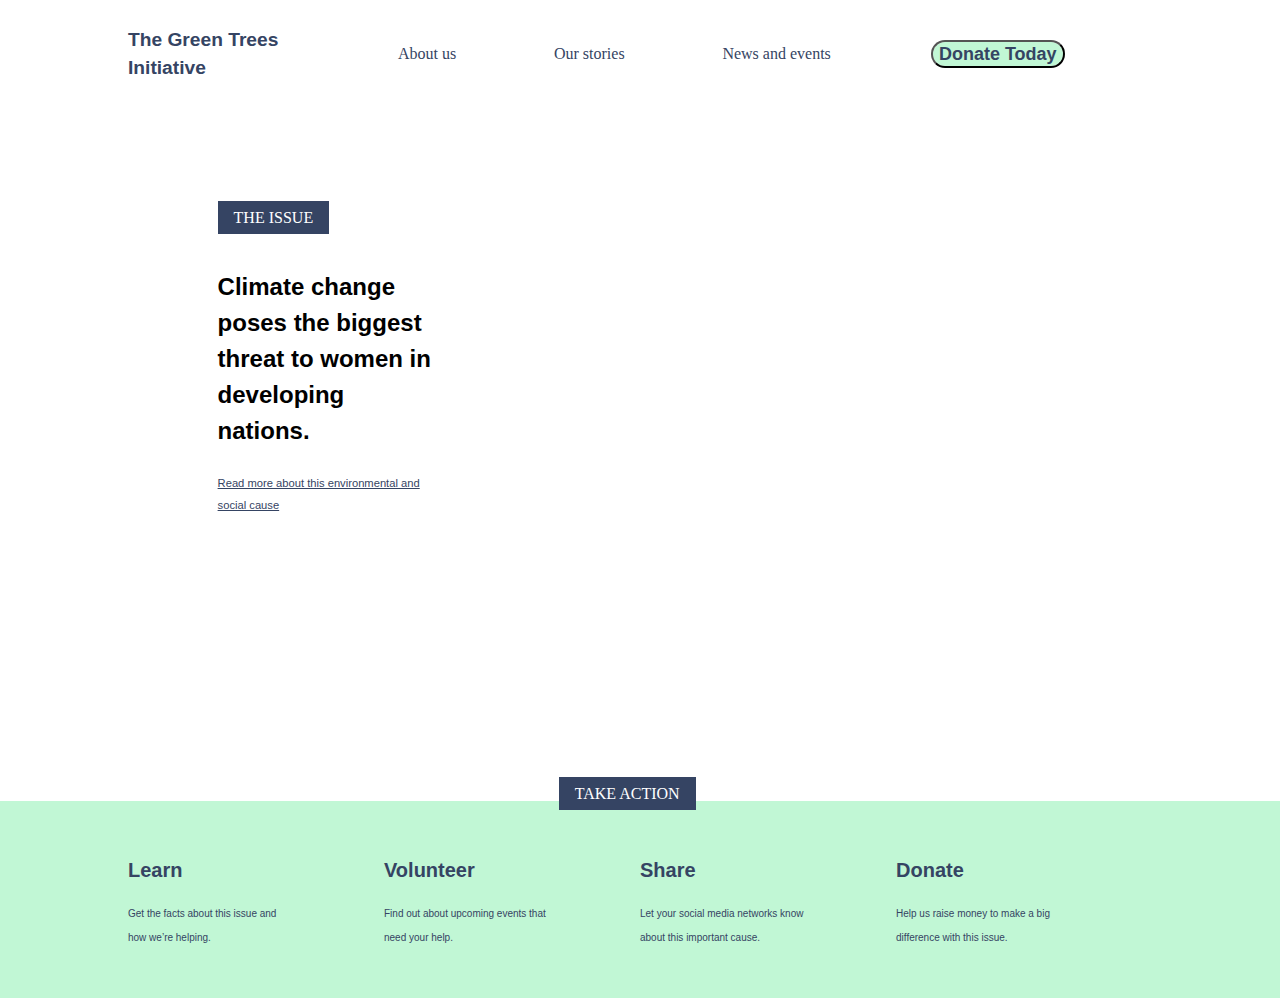
==== index.html @ e2094798 "Good:made responsive" ====
<!DOCTYPE html>
<html>

<head>
    <title>The Green Trees Initiative</title>
    <link rel="stylesheet" href="./assets/css/app.css" />
</head>
<meta name="viewport" content="width=device-width, initial-scale=1.0">
<div class="header">
    <div class="header-wrapper">

        <div class="green-trees-initiative">
            The Green Trees Initiative
        </div>

        <div class="header-links">

            <a class="header-link">About us</a>
            <a class="header-link">Our stories</a>
            <a class="header-link">News and events</a>
        </div>
        <div class="donate-today">
            <button class="donate-button">Donate Today</button>
        </div>
    </div>


</div>

<body style="margin: 0;">
    <div class="body">
        <div class=background-picture>
            <div class=sub-body>

                <div class=card-container>
                    <div class=take-action-issue>
                        <a>THE ISSUE</a>
                    </div>
                    <div class=card>
                        Climate change poses the biggest threat to women in developing nations.
                    </div>
                    <div class=card-link>
                        <a class="link-name"><u>Read more about this environmental and social cause</u></a>
                    </div>
                </div>

                <div class=stop-climate>
                    <img src="./assets/images/stopclimatechange.png" class="stop-climate" />
                </div>
            </div>

        </div>
    </div>
</body>
<div class="footer">
    <div class="take-action-issue position-center">
        <a>TAKE ACTION</a>
    </div>
    <div class="wrap-footer">
        <div class="footer-same-property">
            <h1>Learn</h1>
            <p>Get the facts about this issue and how we’re helping.</p>
        </div>

        <div class="footer-same-property">
            <h1>Volunteer</h1>
            <p>Find out about upcoming events that need your help.</p>
        </div>

        <div class="footer-same-property">
            <h1>Share</h1>
            <p>Let your social media networks know about this important cause.</p>
        </div>

        <div class="footer-same-property">
            <h1>Donate</h1>
            <p>Help us raise money to make a big difference with this issue.</p>
        </div>
    </div>
</div>
---- assets/css/app.css ----
.green-trees-initiative {
    display: flex;
    align-items: center;
    font: Bold 1.2rem/1.75rem Helvetica;
    color: #354463;
    width: 25%;
}

.donate-today {
    display: flex;
    align-items: center;
    width: 25%;
    padding-left: 5%;

}

.header-link {
    font: Light 1rem/1.5rem Helvetica;
    color: #354463;
}

.header {
    height: 15vh;
}

.header-wrapper {
    display: flex;
    margin-top: 2%;
    margin-left: 10%;
    margin-right: 10%;
    width: 80%;
    margin-bottom: 3%;
    justify-content: space-between;
}

.header-links {
    display: flex;
    justify-content: space-around;
    align-items: center;
    width: 60%;
}

.donate-button {
    font: Bold 1.125rem/1.375rem Helvetica;
    color: #354463;
    background: #C1F7D5 0% 0% no-repeat padding-box;
    border-radius: 6.25rem;
}

.background-picture {
    background-image: url(/assets/images/background_picture.png);
    height: 40rem;
    background-size: cover;
    background-position: center;
}

.card-container {
    position: relative;
    display: flex;
    background-color: white;
    width: 25%;
    padding-top: 5%;
    padding-bottom: 15%;
    padding-left: 10%;
    padding-right: 10%;
    flex-direction: column;
    justify-content: space-between;
}

.card {
    font: Bold 1.5em/1.5em Helvetica;
    width: 100%;

}

.card-link {

    padding-top: 10%;
    width: 100%;
}

.link-name {
    color: #354463;
    font: Lighter 0.7em/2em Helvetica;

}

.sub-body {
    display: flex;
    flex-direction: row;
    justify-content: space-between;
    padding-top: 5%;
    padding-left: 10%;
    padding-right: 20%;
}

.footer {
    position: relative;
    background: #C1F7D5 0% 0% no-repeat padding-box;
}

.position-center {
    text-align: center;
}

.take-action-issue {
    width: 98%;
    position: absolute;
    top: -1em;
    color: white;
}

.take-action-issue a {
    background: #354463 0% 0% no-repeat padding-box;
    padding: .5rem 1rem;
}

h1 {
    font: Bold 1.25rem/2.25rem Helvetica;
    color: #354463;
}

p {
    font: Lighter 0.625rem/1.5rem Helvetica;
    color: #354463;
    width: 65%;
}

.footer-same-property {
    width: 30%;
}

.wrap-footer {
    display: flex;
    justify-content: space-between;
    display: flex;
    margin-left: 10%;
    margin-right: 10%;
    flex-direction: row;
    padding-top: 3%;
    padding-bottom: 3%;
}




@media screen and (max-width:900px) {
    .footer-same-property {
        width: 40%;
    }

    .green-trees-initiative {
        width: 20%;


    }

    .header {
        height: 20vh;
    }

    .header-wrapper {
        display: flex;
        flex-direction: row;
        flex-wrap: wrap;
        justify-content: space-between;
    }

    .header-links {
        order: 3;
        padding-top: 3%;
        justify-content: space-between;
    }

    .green-trees-initiative {
        width: 30%;
    }

    .donate-today {
        width: 40%;
        justify-content: flex-end;
    }

    .sub-body {
        padding-top: 0%;
        display: flex;
        flex-direction: column-reverse;

    }

    .stop-climate {
        padding-bottom: 10%;
        padding-top: 5%;
        width: 60%;
    }

    .card-container {
        width: 100%;
        padding-bottom: 2%;
    }

    .card {
        font: Bold 2em/1.5em Helvetica;
    }

    .background-picture {
        background-image: url(/assets/images/tablet_background.png);
        height: 40rem;
        background-size: cover;
        background-position: center;
    }

    .wrap-footer {
        flex-wrap: wrap;
        justify-content: space-between;
    }
}

@media screen and (max-width:600px) {
    .green-trees-initiative {
        width: 50%;
    }

    .header-wrapper {
        display: flex;
        height: 30vh;
        justify-content: space-between;
    }

    .header-links {
        order: 2;
        flex-direction: column;
        align-items: flex-start;
        justify-content: space-around;
        width: 31%;
    }

    .donate-today {
        order: 3;
        padding-left: 0%;
        width: 100%;
    }

    .donate-button {
        align-self: flex-start;
        width: 100%;

    }

    .stop-climate {
        padding-bottom: 10%;
        padding-top: 5%;
        width: 80%;
    }

    .background-picture {
        background-image: url(/assets/images/mobile_background.png);
        height: 40rem;
        background-size: cover;
        background-position: center;
    }

    .sub-body {
        padding-top: 10%;
    }

    .header {
        height: 30vh;
    }

    .card {
        font: Bold 1.5em/1.5em Helvetica;
    }

}
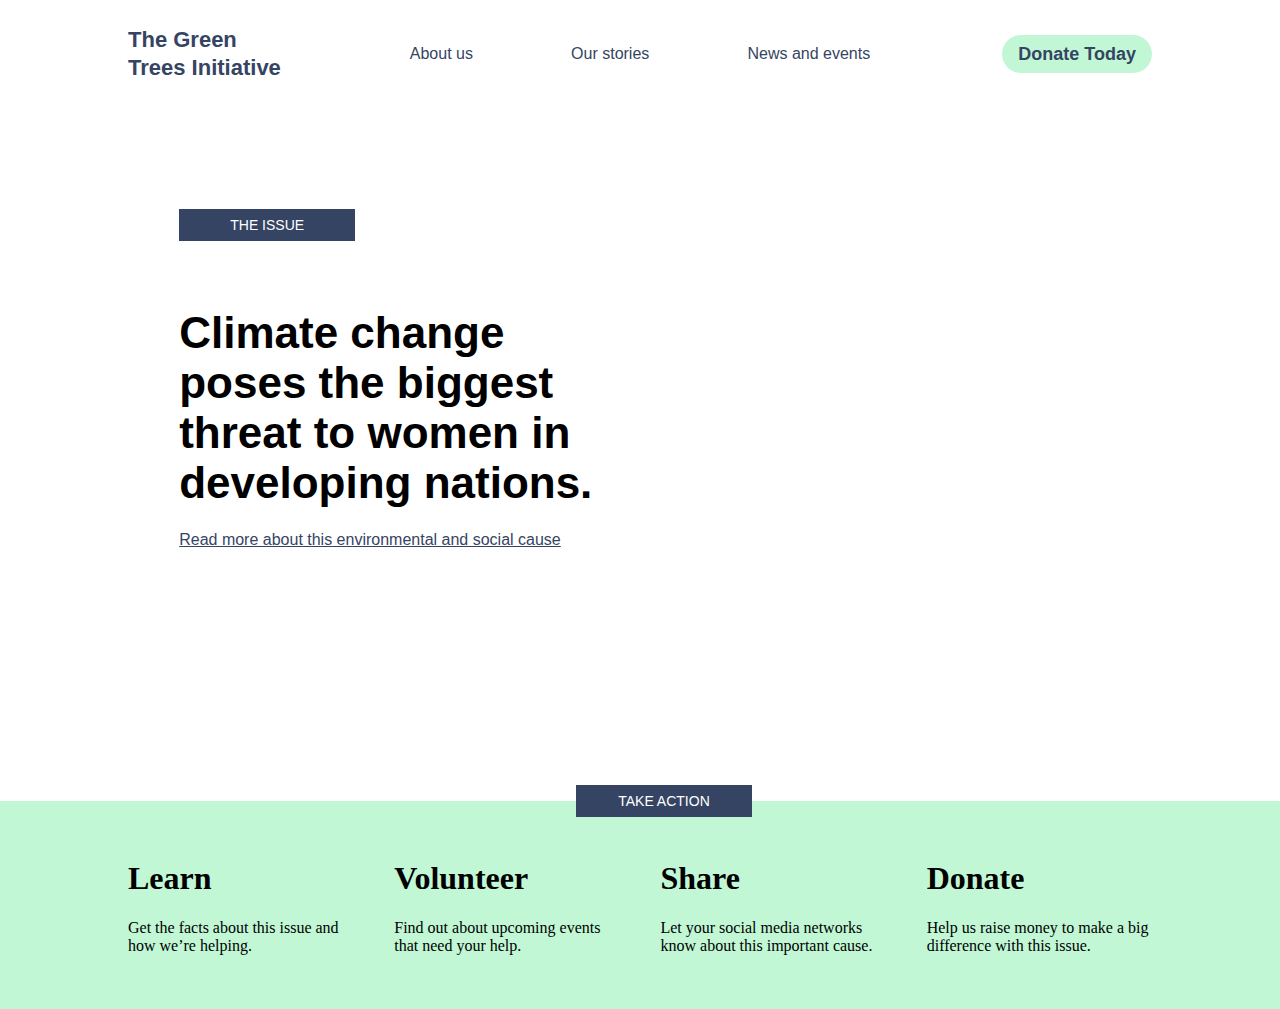
==== commit 00b4b4c8: "Good:Best practice" ====
--- a/index.html
+++ b/index.html
@@ -10,7 +10,7 @@
     <div class="header-wrapper">
 
         <div class="green-trees-initiative">
-            The Green Trees Initiative
+            The Green<br>Trees Initiative
         </div>
 
         <div class="header-links">
@@ -33,8 +33,8 @@
             <div class=sub-body>
 
                 <div class=card-container>
-                    <div class=take-action-issue>
-                        <a>THE ISSUE</a>
+                    <div class="take-action-issue color-font postion-the-issue">
+                        THE ISSUE
                     </div>
                     <div class=card>
                         Climate change poses the biggest threat to women in developing nations.
@@ -52,27 +52,28 @@
         </div>
     </div>
 </body>
+
 <div class="footer">
-    <div class="take-action-issue position-center">
-        <a>TAKE ACTION</a>
+    <div class="take-action-issue color-font postion-take-action">
+        TAKE ACTION
     </div>
     <div class="wrap-footer">
-        <div class="footer-same-property">
+        <div class="footer-item">
             <h1>Learn</h1>
             <p>Get the facts about this issue and how we’re helping.</p>
         </div>
 
-        <div class="footer-same-property">
+        <div class="footer-item">
             <h1>Volunteer</h1>
             <p>Find out about upcoming events that need your help.</p>
         </div>
 
-        <div class="footer-same-property">
+        <div class="footer-item">
             <h1>Share</h1>
             <p>Let your social media networks know about this important cause.</p>
         </div>
 
-        <div class="footer-same-property">
+        <div class="footer-item">
             <h1>Donate</h1>
             <p>Help us raise money to make a big difference with this issue.</p>
         </div>
--- a/assets/css/app.css
+++ b/assets/css/app.css
@@ -1,7 +1,7 @@
 .green-trees-initiative {
     display: flex;
     align-items: center;
-    font: Bold 1.2rem/1.75rem Helvetica;
+    font: Bold 1.375rem/1.75rem Helvetica;
     color: #354463;
     width: 25%;
 }
@@ -10,17 +10,36 @@
     display: flex;
     align-items: center;
     width: 25%;
-    padding-left: 5%;
-
-}
+    justify-content: flex-end;
+}
+.postion-the-issue{
+    position: absolute;
+    top: -1rem;
+}
+.postion-take-action{
+    position: absolute;
+    top: -1rem;
+    left:45%
+}
+
 
 .header-link {
-    font: Light 1rem/1.5rem Helvetica;
+    font: Lighter 1rem/1.5rem Helvetica;
     color: #354463;
 }
 
 .header {
     height: 15vh;
+}
+.color-font{
+    background: #354463 0% 0% no-repeat padding-box;
+    font: 0.875rem Helvetica;
+    color: #FFFFFF;
+}
+.take-action-issue{
+    width: 10rem;
+    padding: 0.5rem;
+    text-align: center;
 }
 
 .header-wrapper {
@@ -45,9 +64,15 @@
     color: #354463;
     background: #C1F7D5 0% 0% no-repeat padding-box;
     border-radius: 6.25rem;
+    padding-left: 1rem;
+    padding-right: 1rem;
+    padding-top: 0.5rem;
+    padding-bottom: 0.5rem; 
+    border: 0rem;
 }
 
 .background-picture {
+    position: relative;
     background-image: url(/assets/images/background_picture.png);
     height: 40rem;
     background-size: cover;
@@ -58,30 +83,29 @@
     position: relative;
     display: flex;
     background-color: white;
-    width: 25%;
+    width: 45%;
     padding-top: 5%;
-    padding-bottom: 15%;
-    padding-left: 10%;
-    padding-right: 10%;
+    padding-bottom: 5%;
+    padding-left: 5%;
+    padding-right: 5%;
     flex-direction: column;
-    justify-content: space-between;
 }
 
 .card {
-    font: Bold 1.5em/1.5em Helvetica;
+    font: Bold 2.75em Helvetica;
     width: 100%;
-
-}
-
-.card-link {
-
-    padding-top: 10%;
-    width: 100%;
+    padding-top: 2rem;
+
+}
+
+.card-link{
+    padding-top: 5%;
+    padding-bottom: 5%;
 }
 
 .link-name {
     color: #354463;
-    font: Lighter 0.7em/2em Helvetica;
+    font: Lighter 1rem Helvetica;
 
 }
 
@@ -89,9 +113,10 @@
     display: flex;
     flex-direction: row;
     justify-content: space-between;
+    margin-left: 10%;
+    margin-right: 10%;
+    width: 80%;
     padding-top: 5%;
-    padding-left: 10%;
-    padding-right: 20%;
 }
 
 .footer {
@@ -99,35 +124,18 @@
     background: #C1F7D5 0% 0% no-repeat padding-box;
 }
 
-.position-center {
-    text-align: center;
-}
-
-.take-action-issue {
-    width: 98%;
-    position: absolute;
-    top: -1em;
-    color: white;
-}
-
-.take-action-issue a {
-    background: #354463 0% 0% no-repeat padding-box;
-    padding: .5rem 1rem;
-}
-
-h1 {
+.footer-item.h1 {
     font: Bold 1.25rem/2.25rem Helvetica;
     color: #354463;
 }
 
-p {
+.footer-item.p {
     font: Lighter 0.625rem/1.5rem Helvetica;
     color: #354463;
-    width: 65%;
-}
-
-.footer-same-property {
-    width: 30%;
+}
+
+.footer-item {
+    width: 22%;
 }
 
 .wrap-footer {
@@ -144,15 +152,13 @@
 
 
 
-@media screen and (max-width:900px) {
-    .footer-same-property {
+@media screen and (max-width:950px) {
+    .footer-item {
         width: 40%;
     }
 
     .green-trees-initiative {
         width: 20%;
-
-
     }
 
     .header {
@@ -189,7 +195,7 @@
     }
 
     .stop-climate {
-        padding-bottom: 10%;
+        padding-bottom: 5%;
         padding-top: 5%;
         width: 60%;
     }
@@ -197,15 +203,17 @@
     .card-container {
         width: 100%;
         padding-bottom: 2%;
+        padding-top: 0;
+        box-sizing: border-box;
+
     }
 
     .card {
-        font: Bold 2em/1.5em Helvetica;
+        font: Bold 2.25rem Helvetica;
     }
 
     .background-picture {
         background-image: url(/assets/images/tablet_background.png);
-        height: 40rem;
         background-size: cover;
         background-position: center;
     }
@@ -214,9 +222,11 @@
         flex-wrap: wrap;
         justify-content: space-between;
     }
-}
-
-@media screen and (max-width:600px) {
+
+}
+
+@media screen and (max-width:700px) {
+
     .green-trees-initiative {
         width: 50%;
     }
@@ -248,14 +258,13 @@
     }
 
     .stop-climate {
-        padding-bottom: 10%;
+        padding-bottom: 5%;
         padding-top: 5%;
         width: 80%;
     }
 
     .background-picture {
         background-image: url(/assets/images/mobile_background.png);
-        height: 40rem;
         background-size: cover;
         background-position: center;
     }
@@ -269,7 +278,20 @@
     }
 
     .card {
-        font: Bold 1.5em/1.5em Helvetica;
-    }
-
+        font: Bold 1.375rem Helvetica;
+        text-align: center;
+    }
+    .postion-take-action{
+        left: 40%;
+    }
+    .card-container{
+        padding-right: 7%;
+        padding-left: 7%;
+    }
+    .card-link{
+        text-align: center;
+    }
+    .postion-the-issue{
+        left:35%;
+    }
 }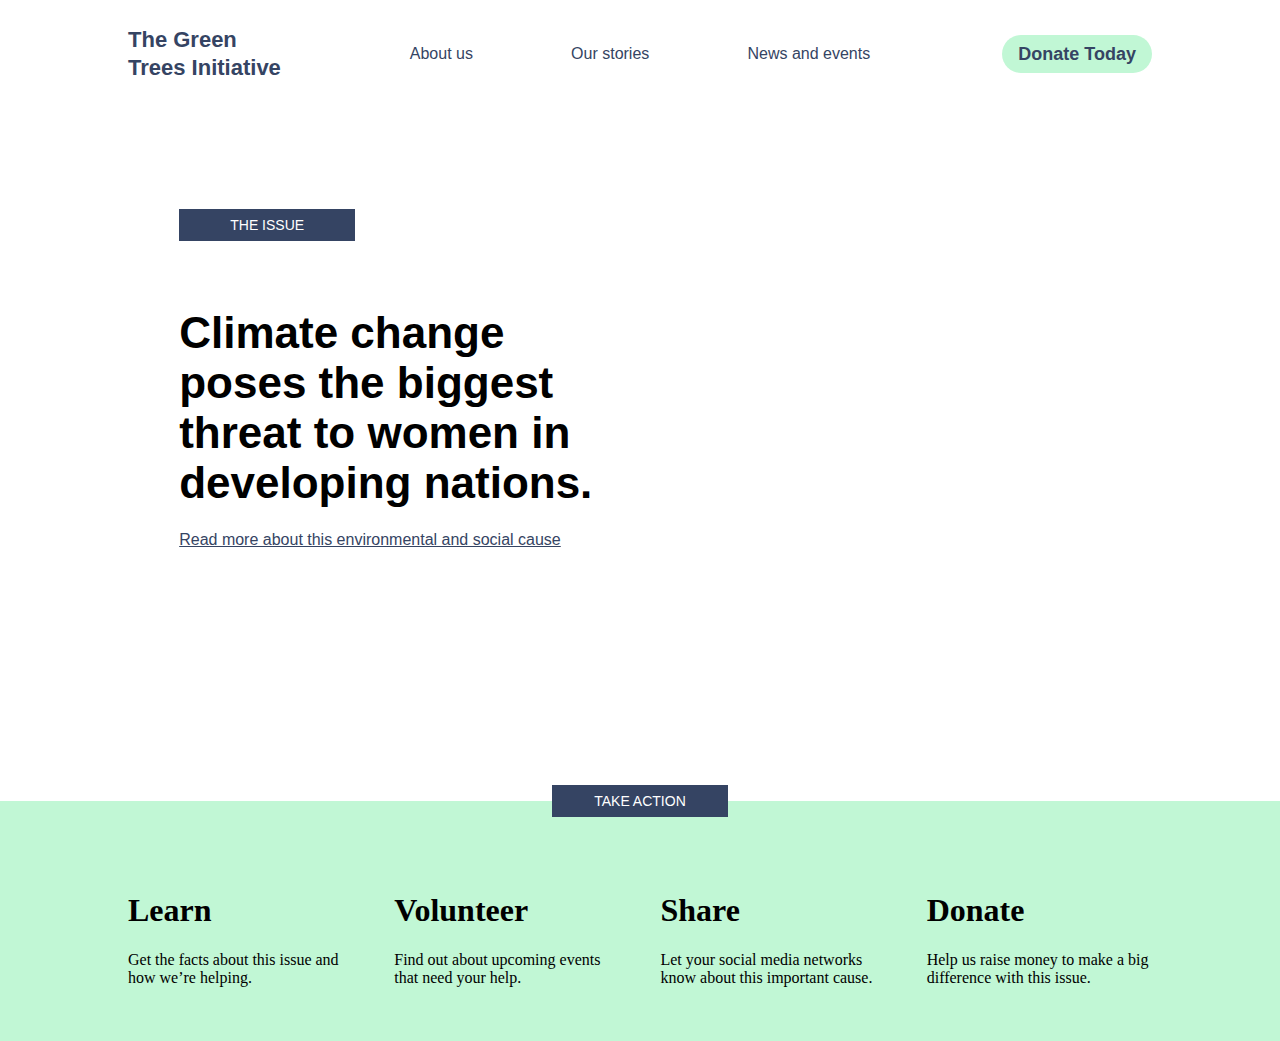
==== commit 5b82afde: "Good:final commit" ====
--- a/index.html
+++ b/index.html
@@ -33,7 +33,7 @@
             <div class=sub-body>
 
                 <div class=card-container>
-                    <div class="take-action-issue color-font postion-the-issue">
+                    <div class="take-action-issue section-title postion-the-issue">
                         THE ISSUE
                     </div>
                     <div class=card>
@@ -54,7 +54,7 @@
 </body>
 
 <div class="footer">
-    <div class="take-action-issue color-font postion-take-action">
+    <div class="take-action-issue section-title postion-take-action">
         TAKE ACTION
     </div>
     <div class="wrap-footer">
--- a/assets/css/app.css
+++ b/assets/css/app.css
@@ -17,9 +17,9 @@
     top: -1rem;
 }
 .postion-take-action{
-    position: absolute;
+    position: relative;
     top: -1rem;
-    left:45%
+    margin: 0 auto;
 }
 
 
@@ -31,7 +31,7 @@
 .header {
     height: 15vh;
 }
-.color-font{
+.section-title{
     background: #354463 0% 0% no-repeat padding-box;
     font: 0.875rem Helvetica;
     color: #FFFFFF;
@@ -281,9 +281,6 @@
         font: Bold 1.375rem Helvetica;
         text-align: center;
     }
-    .postion-take-action{
-        left: 40%;
-    }
     .card-container{
         padding-right: 7%;
         padding-left: 7%;
@@ -292,6 +289,8 @@
         text-align: center;
     }
     .postion-the-issue{
-        left:35%;
+        left:0;
+        right:0;
+        margin: auto;
     }
 }